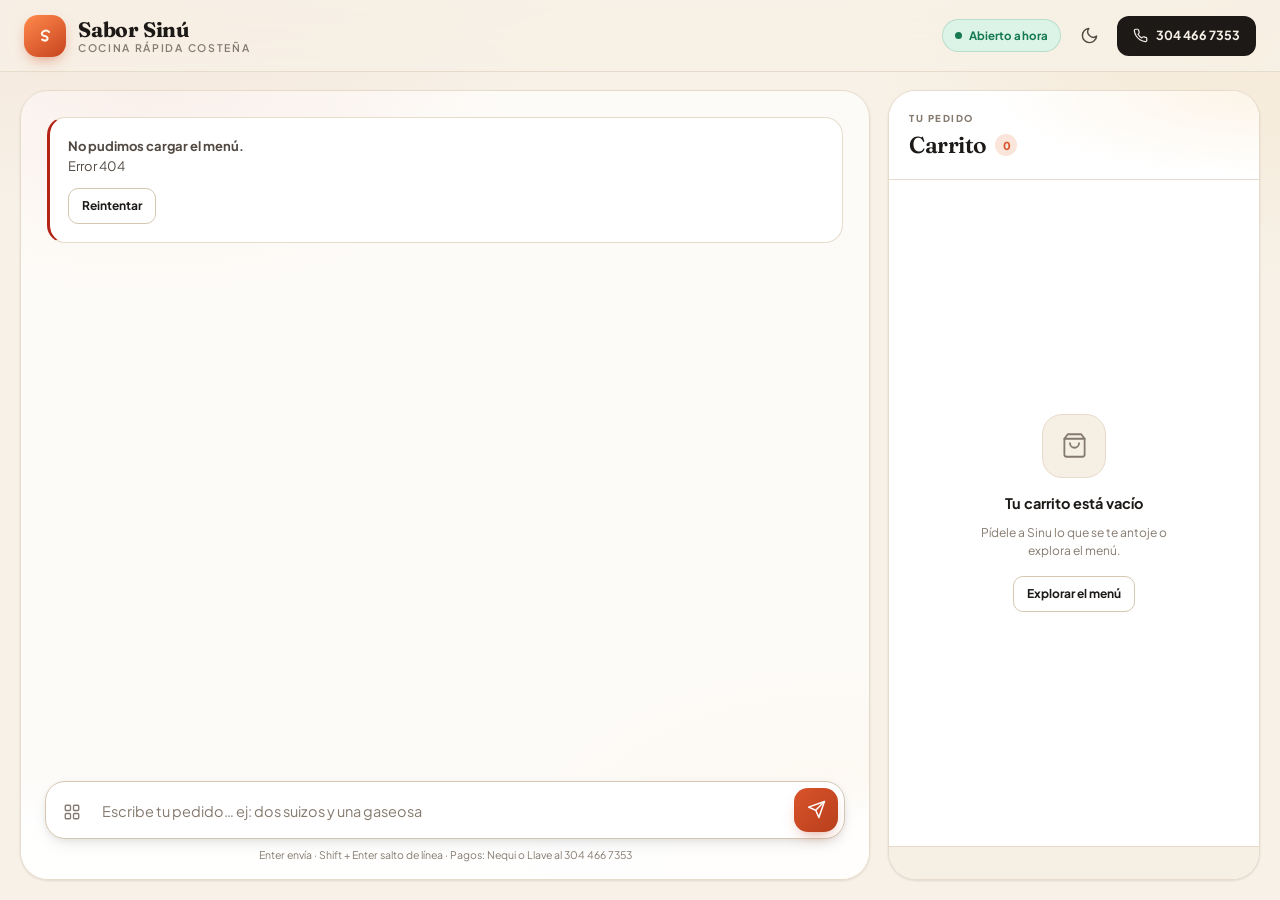
==== static/index.html @ 4b82ad1b "Sabor Sinu: app completa con pagos Nequi y Llave" ====
<!DOCTYPE html>
<html lang="es">
<head>
  <meta charset="utf-8">
  <meta name="viewport" content="width=device-width, initial-scale=1, viewport-fit=cover">
  <title>Sabor Sinú · Pide tu antojo costeño en Montería</title>
  <meta name="description" content="Pide en línea en Sabor Sinú: suizos, hamburguesas, salchipapas y bebidas con domicilio en Montería. Asistente virtual, pago con Nequi o Llave al 304 466 7353.">
  <meta name="theme-color" content="#f7f1e7" id="metaTheme">
  <link rel="icon" type="image/svg+xml" href="/static/img/favicon.svg">
  <link rel="apple-touch-icon" href="/static/img/favicon.svg">

  <script>
    (function () {
      try {
        var saved = localStorage.getItem('sinu_theme');
        var theme = saved || (window.matchMedia('(prefers-color-scheme: dark)').matches ? 'dark' : 'light');
        if (theme === 'dark') document.documentElement.classList.add('dark');
      } catch (e) { /* sin almacenamiento */ }
    })();
  </script>

  <link rel="preconnect" href="https://fonts.googleapis.com">
  <link rel="preconnect" href="https://fonts.gstatic.com" crossorigin>
  <link href="https://fonts.googleapis.com/css2?family=Fraunces:ital,opsz,wght@0,9..144,500;0,9..144,600;0,9..144,700;1,9..144,600&family=Plus+Jakarta+Sans:wght@400;500;600;700;800&display=swap" rel="stylesheet">

  <link rel="stylesheet" href="/static/css/styles.css?v=20261028e">
</head>
<body>
  <a class="skip-link" href="#composerInput">Saltar al chat</a>

  <div class="app-shell">
    <header class="topbar">
      <div class="topbar-inner">
        <a class="brand" href="/" aria-label="Sabor Sinú, cocina rápida costeña, inicio">
          <span class="brand-mark" aria-hidden="true">
            <svg viewBox="0 0 64 64" fill="none" xmlns="http://www.w3.org/2000/svg">
              <path d="M42 22c-3-3-9-4-13-2-4 2-6 6-4 9 2 3 8 3 11 5 3 2 3 6 0 8-3 2-8 1-11-1" stroke="#fff8ec" stroke-width="5" stroke-linecap="round"/>
            </svg>
          </span>
          <span class="brand-copy">
            <strong>Sabor Sinú</strong>
            <span>Cocina rápida costeña</span>
          </span>
        </a>

        <div class="topbar-actions">
          <span class="open-pill"><span class="dot" aria-hidden="true"></span> Abierto ahora</span>

          <button class="icon-btn" id="themeToggle" type="button" aria-label="Cambiar entre modo claro y oscuro" title="Cambiar tema">
            <svg id="iconMoon" viewBox="0 0 24 24" fill="none" stroke="currentColor" stroke-width="1.8" stroke-linecap="round" stroke-linejoin="round" aria-hidden="true">
              <path d="M21 12.79A9 9 0 1 1 11.21 3 7 7 0 0 0 21 12.79Z"/>
            </svg>
            <svg id="iconSun" class="hidden" viewBox="0 0 24 24" fill="none" stroke="currentColor" stroke-width="1.8" stroke-linecap="round" stroke-linejoin="round" aria-hidden="true">
              <circle cx="12" cy="12" r="4"/>
              <path d="M12 2v2M12 20v2M4.93 4.93l1.41 1.41M17.66 17.66l1.41 1.41M2 12h2M20 12h2M6.34 17.66l-1.41 1.41M19.07 4.93l-1.41 1.41"/>
            </svg>
          </button>

          <a class="phone-btn" id="headerPhone" href="tel:+573044667353" aria-label="Llamar al 304 466 7353">
            <svg viewBox="0 0 24 24" fill="none" stroke="currentColor" stroke-width="1.9" stroke-linecap="round" stroke-linejoin="round" aria-hidden="true">
              <path d="M22 16.92v3a2 2 0 0 1-2.18 2 19.79 19.79 0 0 1-8.63-3.07 19.5 19.5 0 0 1-6-6A19.79 19.79 0 0 1 2.12 4.18 2 2 0 0 1 4.11 2h3a2 2 0 0 1 2 1.72c.13.96.36 1.9.7 2.81a2 2 0 0 1-.45 2.11L8.09 9.91a16 16 0 0 0 6 6l1.27-1.27a2 2 0 0 1 2.11-.45c.9.34 1.85.57 2.81.7A2 2 0 0 1 22 16.92Z"/>
            </svg>
            <span>304 466 7353</span>
          </a>

          <button class="icon-btn cart-trigger" id="cartTrigger" type="button" aria-label="Abrir carrito de compras" aria-controls="cartPanel" aria-expanded="false">
            <svg viewBox="0 0 24 24" fill="none" stroke="currentColor" stroke-width="1.8" stroke-linecap="round" stroke-linejoin="round" aria-hidden="true">
              <path d="M6 2 3 6v14a2 2 0 0 0 2 2h14a2 2 0 0 0 2-2V6l-3-4Z"/>
              <path d="M3 6h18"/>
              <path d="M16 10a4 4 0 0 1-8 0"/>
            </svg>
            <span class="badge hidden" id="cartBadge">0</span>
          </button>
        </div>
      </div>
    </header>

    <main class="workspace">
      <section class="chat-panel" aria-label="Conversación con Sinu, asistente de Sabor Sinú">
        <div class="chat-scroll" id="chatScroll">
          <div class="message-list" id="messageList" role="log" aria-live="polite" aria-relevant="additions text"></div>

          <div class="typing-row hidden" id="typingRow" aria-hidden="true">
            <div class="avatar">S</div>
            <div class="typing-bubble">
              <span></span><span></span><span></span>
              <em>Escribiendo…</em>
            </div>
          </div>
          <div class="chat-end" id="chatEnd"></div>
        </div>

        <div class="composer-wrap">
          <div class="mobile-cart-bar hidden" id="mobileCartBar">
            <div>
              <strong id="mobileCartCount">0 artículos</strong>
              <small id="mobileCartTotal">$0</small>
            </div>
            <button type="button" data-open-cart>Ver pedido</button>
          </div>

          <div class="quick-replies" id="quickReplies"></div>

          <form class="composer" id="composerForm" autocomplete="off">
            <button class="composer-icon" id="menuShortcut" type="button" aria-label="Ver el menú" title="Ver el menú">
              <svg viewBox="0 0 24 24" fill="none" stroke="currentColor" stroke-width="1.8" stroke-linecap="round" stroke-linejoin="round" aria-hidden="true">
                <rect x="3" y="3" width="7" height="7" rx="1.5"/>
                <rect x="14" y="3" width="7" height="7" rx="1.5"/>
                <rect x="3" y="14" width="7" height="7" rx="1.5"/>
                <rect x="14" y="14" width="7" height="7" rx="1.5"/>
              </svg>
            </button>

            <label class="sr-only" for="composerInput">Escribe tu pedido</label>
            <textarea id="composerInput" rows="1" maxlength="500" placeholder="Escribe tu pedido… ej: dos suizos y una gaseosa" enterkeyhint="send"></textarea>

            <button class="send-btn" id="sendBtn" type="submit" aria-label="Enviar mensaje">
              <svg viewBox="0 0 24 24" fill="none" stroke="currentColor" stroke-width="1.9" stroke-linecap="round" stroke-linejoin="round" aria-hidden="true">
                <path d="m22 2-7 20-4-9-9-4Z"/>
                <path d="M22 2 11 13"/>
              </svg>
            </button>
          </form>
          <p class="composer-hint">Enter envía · Shift + Enter salto de línea · Pagos: Nequi o Llave al 304 466 7353</p>
        </div>
      </section>

      <aside class="cart-panel" id="cartPanel" aria-label="Carrito de compras">
        <div class="cart-head">
          <div>
            <p class="eyebrow">Tu pedido</p>
            <h2>Carrito <span id="cartCountLabel">0</span></h2>
          </div>
          <button class="icon-btn cart-close" id="cartClose" type="button" aria-label="Cerrar carrito">
            <svg viewBox="0 0 24 24" fill="none" stroke="currentColor" stroke-width="1.9" stroke-linecap="round" aria-hidden="true">
              <path d="M18 6 6 18M6 6l12 12"/>
            </svg>
          </button>
        </div>

        <div class="cart-body" id="cartBody">
          <div class="cart-empty">
            <div class="cart-empty-icon" aria-hidden="true">
              <svg viewBox="0 0 24 24" fill="none" stroke="currentColor" stroke-width="1.6" stroke-linecap="round" stroke-linejoin="round">
                <path d="M6 2 3 6v14a2 2 0 0 0 2 2h14a2 2 0 0 0 2-2V6l-3-4Z"/>
                <path d="M3 6h18"/>
                <path d="M16 10a4 4 0 0 1-8 0"/>
              </svg>
            </div>
            <h3>Tu carrito está vacío</h3>
            <p>Pídele a Sinu lo que se te antoje o explora el menú.</p>
            <button class="btn-secondary btn-sm" type="button" data-quick="Ver el menú">Explorar el menú</button>
          </div>
        </div>

        <div class="cart-foot" id="cartFoot"></div>
      </aside>
    </main>
  </div>

  <div class="overlay" id="overlay" hidden></div>
  <div class="toasts" id="toasts" role="status" aria-live="polite"></div>

  <div class="modal" id="statusModal" hidden>
    <div class="modal-backdrop" data-close-modal></div>
    <div class="modal-panel" role="dialog" aria-modal="true" aria-labelledby="statusTitle">
      <div class="modal-head">
        <h2 id="statusTitle">Estado del pedido</h2>
        <button class="icon-btn" type="button" data-close-modal aria-label="Cerrar">
          <svg viewBox="0 0 24 24" fill="none" stroke="currentColor" stroke-width="1.9" stroke-linecap="round" aria-hidden="true">
            <path d="M18 6 6 18M6 6l12 12"/>
          </svg>
        </button>
      </div>
      <div class="modal-body" id="statusContent"></div>
    </div>
  </div>

  <noscript>
    <div style="position:fixed;inset:0;z-index:200;background:#f7f1e7;color:#1c1917;display:grid;place-items:center;padding:24px;text-align:center;font-family:system-ui,sans-serif;">
      <div>
        <h1 style="font-size:24px;margin-bottom:8px;">Activa JavaScript para pedir en línea</h1>
        <p>También puedes llamarnos al <a href="tel:+573044667353" style="color:#b83f1c;">+57 304 466 7353</a>.</p>
      </div>
    </div>
  </noscript>

  <script src="/static/js/app.js?v=20261028e" defer></script>
</body>
</html>
---- static/css/styles.css ----
/* ==========================================================================
   Sabor Sinú · Sistema de diseño
   - Tokens de color claro/oscuro
   - Componentes del chat, tarjetas, carrito y modales
   - Layout responsive (escritorio con carrito lateral / móvil con bottom sheet)
   ========================================================================== */

:root {
  color-scheme: light;
  --font-sans: "Plus Jakarta Sans", ui-sans-serif, system-ui, -apple-system, "Segoe UI", sans-serif;
  --font-display: "Fraunces", Georgia, "Times New Roman", serif;

  --bg: #f7f1e7;
  --bg-elevated: #fffaf2;
  --surface: #ffffff;
  --surface-2: #f6efe4;
  --surface-3: #efe5d6;
  --text: #1c1917;
  --text-soft: #514942;
  --muted: #857a6f;
  --border: #e7dccb;
  --border-strong: #d6c7b2;
  --brand: #d9532b;
  --brand-strong: #b83f1c;
  --brand-soft: #fbe4d9;
  --brand-contrast: #fff8f2;
  --accent: #e9a43a;
  --green: #157a4f;
  --green-soft: #dcf3e7;
  --red: #b42318;
  --ring: rgba(217, 83, 43, 0.28);
  --shadow-sm: 0 1px 2px rgba(28, 25, 23, 0.05), 0 1px 3px rgba(28, 25, 23, 0.06);
  --shadow-md: 0 6px 18px -6px rgba(28, 25, 23, 0.14), 0 2px 6px rgba(28, 25, 23, 0.05);
  --shadow-lg: 0 24px 60px -24px rgba(28, 25, 23, 0.35), 0 8px 24px -12px rgba(28, 25, 23, 0.14);
  --header-h: 72px;
  --radius-xl: 28px;
  --radius-lg: 20px;
  --radius-md: 14px;
  --chat-width: 840px;
}

html.dark {
  color-scheme: dark;
  --bg: #0f0d0b;
  --bg-elevated: #151210;
  --surface: #1a1714;
  --surface-2: #211d19;
  --surface-3: #2a2520;
  --text: #f8f2e8;
  --text-soft: #d8cdbf;
  --muted: #a2958a;
  --border: #2f2924;
  --border-strong: #3f372f;
  --brand: #ff7a4d;
  --brand-strong: #ff9466;
  --brand-soft: rgba(255, 122, 77, 0.14);
  --brand-contrast: #1b0d07;
  --accent: #ffc24b;
  --green: #4ade80;
  --green-soft: rgba(74, 222, 128, 0.12);
  --red: #ff8a80;
  --ring: rgba(255, 122, 77, 0.32);
  --shadow-sm: 0 1px 2px rgba(0, 0, 0, 0.4);
  --shadow-md: 0 8px 24px -8px rgba(0, 0, 0, 0.6);
  --shadow-lg: 0 30px 70px -30px rgba(0, 0, 0, 0.8);
}

* { box-sizing: border-box; }

html, body { height: 100%; }

body {
  margin: 0;
  font-family: var(--font-sans);
  font-size: 15px;
  line-height: 1.55;
  color: var(--text);
  background:
    radial-gradient(900px 500px at 8% -10%, rgba(217, 83, 43, 0.09), transparent 60%),
    radial-gradient(800px 520px at 100% 0%, rgba(233, 164, 58, 0.10), transparent 55%),
    var(--bg);
  -webkit-font-smoothing: antialiased;
  text-rendering: optimizeLegibility;
}

html.dark body {
  background:
    radial-gradient(900px 520px at 5% -10%, rgba(255, 122, 77, 0.10), transparent 60%),
    radial-gradient(760px 500px at 100% 0%, rgba(255, 194, 75, 0.06), transparent 55%),
    var(--bg);
}

h1, h2, h3, p { margin: 0; }
button, input, textarea { font: inherit; color: inherit; }
button { cursor: pointer; }
a { color: inherit; }
img { display: block; max-width: 100%; }

::selection { background: var(--brand); color: var(--brand-contrast); }

:focus-visible {
  outline: 2px solid var(--brand);
  outline-offset: 2px;
  border-radius: 8px;
}

.sr-only {
  position: absolute;
  width: 1px; height: 1px;
  padding: 0; margin: -1px;
  overflow: hidden;
  clip: rect(0 0 0 0);
  white-space: nowrap;
  border: 0;
}

.skip-link {
  position: fixed;
  top: 10px; left: 10px;
  z-index: 200;
  transform: translateY(-150%);
  background: var(--surface);
  color: var(--text);
  padding: 10px 16px;
  border-radius: 10px;
  border: 1px solid var(--border);
  text-decoration: none;
  font-weight: 700;
}
.skip-link:focus { transform: translateY(0); }

.hidden, [hidden] { display: none !important; }

/* --------------------------------------------------------------------------
   Topbar
   -------------------------------------------------------------------------- */

.app-shell {
  height: 100vh;
  height: 100dvh;
  display: flex;
  flex-direction: column;
  overflow: hidden;
}

.topbar {
  position: sticky;
  top: 0;
  z-index: 40;
  height: var(--header-h);
  background: color-mix(in srgb, var(--bg) 82%, transparent);
  backdrop-filter: blur(18px) saturate(140%);
  -webkit-backdrop-filter: blur(18px) saturate(140%);
  border-bottom: 1px solid var(--border);
}

.topbar-inner {
  max-width: 1480px;
  height: 100%;
  margin: 0 auto;
  padding: 0 24px;
  display: flex;
  align-items: center;
  justify-content: space-between;
  gap: 16px;
}

.brand {
  display: inline-flex;
  align-items: center;
  gap: 12px;
  text-decoration: none;
  min-width: 0;
}

.brand-mark {
  width: 42px; height: 42px;
  border-radius: 14px;
  background: linear-gradient(145deg, #ff8a4c, #c7431f);
  display: grid;
  place-items: center;
  box-shadow: 0 6px 16px -6px rgba(199, 67, 31, 0.65);
  flex: 0 0 auto;
}
.brand-mark svg { width: 26px; height: 26px; }

.brand-copy { display: flex; flex-direction: column; line-height: 1.15; min-width: 0; }
.brand-copy strong {
  font-family: var(--font-display);
  font-size: 21px;
  letter-spacing: -0.01em;
  white-space: nowrap;
}
.brand-copy span {
  font-size: 10.5px;
  text-transform: uppercase;
  letter-spacing: 0.16em;
  color: var(--muted);
  font-weight: 600;
  white-space: nowrap;
}

.topbar-actions { display: flex; align-items: center; gap: 8px; }

.open-pill {
  display: inline-flex;
  align-items: center;
  gap: 7px;
  padding: 7px 12px;
  border-radius: 999px;
  background: var(--green-soft);
  color: var(--green);
  font-size: 11.5px;
  font-weight: 700;
  letter-spacing: 0.01em;
  border: 1px solid color-mix(in srgb, var(--green) 18%, transparent);
  white-space: nowrap;
}
.open-pill .dot {
  width: 7px; height: 7px;
  border-radius: 50%;
  background: var(--green);
  box-shadow: 0 0 0 0 color-mix(in srgb, var(--green) 55%, transparent);
  animation: pulse 2.4s infinite;
}

.icon-btn {
  width: 40px; height: 40px;
  display: inline-grid;
  place-items: center;
  border-radius: 12px;
  border: 1px solid transparent;
  background: transparent;
  color: var(--text-soft);
  transition: background 0.18s ease, color 0.18s ease, border-color 0.18s ease;
}
.icon-btn:hover { background: var(--surface-2); color: var(--text); border-color: var(--border); }
.icon-btn svg { width: 19px; height: 19px; }

.phone-btn {
  display: inline-flex;
  align-items: center;
  gap: 8px;
  height: 40px;
  padding: 0 16px;
  border-radius: 12px;
  background: var(--text);
  color: var(--bg);
  text-decoration: none;
  font-size: 12.5px;
  font-weight: 700;
  transition: transform 0.18s ease, opacity 0.18s ease;
}
.phone-btn:hover { transform: translateY(-1px); opacity: 0.92; }
.phone-btn svg { width: 15px; height: 15px; }

.cart-trigger { position: relative; display: none; }
.badge {
  position: absolute;
  top: -3px; right: -3px;
  min-width: 18px; height: 18px;
  padding: 0 5px;
  border-radius: 999px;
  background: var(--brand);
  color: #fff;
  font-size: 10.5px;
  font-weight: 800;
  display: grid;
  place-items: center;
  border: 2px solid var(--bg);
}

/* --------------------------------------------------------------------------
   Layout
   -------------------------------------------------------------------------- */

.workspace {
  width: 100%;
  max-width: 1480px;
  margin: 0 auto;
  padding: 18px 20px 20px;
  display: grid;
  grid-template-columns: minmax(0, 1fr) 372px;
  gap: 18px;
  flex: 1 1 auto;
  min-height: 0;
}

.chat-panel {
  position: relative;
  display: flex;
  flex-direction: column;
  min-width: 0;
  min-height: 0;
  height: 100%;
  background: color-mix(in srgb, var(--surface) 72%, transparent);
  border: 1px solid var(--border);
  border-radius: var(--radius-xl);
  box-shadow: var(--shadow-sm);
  overflow: hidden;
}

.chat-panel::before {
  content: "";
  position: absolute;
  inset: 0;
  pointer-events: none;
  background:
    radial-gradient(520px 300px at 15% 0%, rgba(217, 83, 43, 0.055), transparent 70%),
    radial-gradient(480px 320px at 95% 100%, rgba(233, 164, 58, 0.06), transparent 70%);
}
html.dark .chat-panel::before {
  background:
    radial-gradient(520px 300px at 15% 0%, rgba(255, 122, 77, 0.07), transparent 70%),
    radial-gradient(480px 320px at 95% 100%, rgba(255, 194, 75, 0.05), transparent 70%);
}

.chat-scroll {
  position: relative;
  flex: 1;
  min-height: 0;
  overflow-y: auto;
  overscroll-behavior: contain;
  padding: 26px 26px 10px;
  scroll-behavior: smooth;
  scrollbar-width: thin;
  scrollbar-color: var(--border-strong) transparent;
}

.message-list {
  width: 100%;
  max-width: var(--chat-width);
  margin: 0 auto;
  display: flex;
  flex-direction: column;
}

.chat-end { height: 4px; }

/* --------------------------------------------------------------------------
   Mensajes
   -------------------------------------------------------------------------- */

.msg {
  display: flex;
  align-items: flex-start;
  gap: 10px;
  margin-bottom: 16px;
  animation: msg-in 0.36s cubic-bezier(0.22, 0.8, 0.24, 1) both;
}
.msg.user { justify-content: flex-end; }

.avatar {
  width: 34px; height: 34px;
  border-radius: 12px;
  flex: 0 0 auto;
  display: grid;
  place-items: center;
  font-family: var(--font-display);
  font-size: 16px;
  font-weight: 700;
  color: #fff;
  background: linear-gradient(145deg, #ff8a4c, #b83f1c);
  box-shadow: 0 4px 12px -4px rgba(184, 63, 28, 0.6);
  user-select: none;
}

.msg-body { max-width: min(78%, 660px); min-width: 0; }
.msg.user .msg-body { max-width: min(82%, 620px); }

.bubble {
  padding: 12px 16px;
  border-radius: 18px;
  font-size: 14.5px;
  line-height: 1.62;
  overflow-wrap: anywhere;
}
.msg.bot .bubble {
  background: var(--surface-2);
  border: 1px solid var(--border);
  border-top-left-radius: 6px;
  color: var(--text);
}
.msg.user .bubble {
  background: linear-gradient(135deg, var(--brand), var(--brand-strong));
  color: #fff;
  border-bottom-right-radius: 6px;
  box-shadow: 0 10px 24px -14px rgba(184, 63, 28, 0.7);
}
.bubble strong { font-weight: 700; }
.bubble a { color: var(--brand); text-decoration: underline; text-underline-offset: 2px; }
.msg.user .bubble a { color: #fff; }

.msg-time {
  display: block;
  margin-top: 6px;
  font-size: 10.5px;
  color: var(--muted);
  letter-spacing: 0.02em;
}
.msg.user .msg-time { text-align: right; color: color-mix(in srgb, var(--muted) 85%, transparent); }

.block-row {
  display: flex;
  align-items: flex-start;
  gap: 10px;
  margin-bottom: 16px;
  animation: msg-in 0.36s cubic-bezier(0.22, 0.8, 0.24, 1) both;
}
.block-content { flex: 1; min-width: 0; max-width: calc(100% - 44px); }

.system-note {
  align-self: center;
  margin: 4px 0 16px;
  padding: 6px 12px;
  border-radius: 999px;
  background: var(--surface-2);
  border: 1px solid var(--border);
  color: var(--muted);
  font-size: 11.5px;
  text-align: center;
  animation: msg-in 0.3s ease both;
}

/* Indicador escribiendo */
.typing-row {
  display: flex;
  align-items: center;
  gap: 10px;
  max-width: var(--chat-width);
  margin: 0 auto 8px;
  animation: msg-in 0.25s ease both;
}
.typing-bubble {
  display: inline-flex;
  align-items: center;
  gap: 5px;
  padding: 13px 16px;
  border-radius: 18px;
  border-top-left-radius: 6px;
  background: var(--surface-2);
  border: 1px solid var(--border);
}
.typing-bubble span {
  width: 7px; height: 7px;
  border-radius: 50%;
  background: var(--muted);
  animation: dot 1.2s infinite ease-in-out;
}
.typing-bubble span:nth-child(2) { animation-delay: 0.15s; }
.typing-bubble span:nth-child(3) { animation-delay: 0.3s; }
.typing-bubble em {
  font-style: normal;
  font-size: 11.5px;
  color: var(--muted);
  margin-left: 5px;
}

/* --------------------------------------------------------------------------
   Hero de bienvenida
   -------------------------------------------------------------------------- */

.hero-wrap {
  margin-bottom: 18px;
}
.hero-card {
  position: relative;
  overflow: hidden;
  border-radius: 24px;
  border: 1px solid var(--border);
  background:
    radial-gradient(120% 130% at 100% 0%, rgba(233, 164, 58, 0.30), transparent 48%),
    linear-gradient(140deg, var(--surface) 0%, var(--surface-2) 100%);
  padding: 28px;
  box-shadow: var(--shadow-sm);
}
html.dark .hero-card {
  background:
    radial-gradient(120% 130% at 100% 0%, rgba(255, 194, 75, 0.14), transparent 50%),
    linear-gradient(140deg, #221b15 0%, #171310 100%);
}
.hero-card::after {
  content: "";
  position: absolute;
  width: 260px; height: 260px;
  right: -90px; bottom: -140px;
  border-radius: 50%;
  border: 34px solid rgba(217, 83, 43, 0.08);
  pointer-events: none;
}
.hero-eyebrow {
  display: inline-flex;
  align-items: center;
  gap: 8px;
  padding: 6px 11px;
  border-radius: 999px;
  background: var(--surface);
  border: 1px solid var(--border);
  color: var(--text-soft);
  font-size: 11px;
  font-weight: 600;
  letter-spacing: 0.03em;
}
.hero-eyebrow .dot {
  width: 6px; height: 6px; border-radius: 50%;
  background: var(--green);
  animation: pulse 2.4s infinite;
}
.hero-card h1 {
  position: relative;
  margin: 16px 0 10px;
  font-family: var(--font-display);
  font-size: clamp(30px, 4vw, 42px);
  line-height: 1.02;
  letter-spacing: -0.02em;
  font-weight: 600;
}
.hero-card h1 em {
  font-style: italic;
  color: var(--brand);
  font-weight: 600;
}
.hero-card p {
  position: relative;
  max-width: 54ch;
  color: var(--text-soft);
  font-size: 14px;
  line-height: 1.65;
}
.hero-actions {
  position: relative;
  display: flex;
  flex-wrap: wrap;
  gap: 9px;
  margin-top: 20px;
}
.hero-meta {
  position: relative;
  display: flex;
  flex-wrap: wrap;
  gap: 14px;
  margin-top: 18px;
  padding-top: 16px;
  border-top: 1px dashed var(--border-strong);
  color: var(--muted);
  font-size: 11.5px;
  font-weight: 500;
}
.hero-meta span { display: inline-flex; align-items: center; gap: 6px; }

/* --------------------------------------------------------------------------
   Botones
   -------------------------------------------------------------------------- */

.btn-primary,
.btn-secondary,
.btn-ghost,
.btn-dark {
  display: inline-flex;
  align-items: center;
  justify-content: center;
  gap: 8px;
  min-height: 42px;
  padding: 0 18px;
  border-radius: 12px;
  font-size: 13px;
  font-weight: 700;
  text-decoration: none;
  border: 1px solid transparent;
  transition: transform 0.16s ease, box-shadow 0.16s ease, background 0.16s ease, border-color 0.16s ease;
}
.btn-primary {
  background: linear-gradient(135deg, var(--brand), var(--brand-strong));
  color: #fff;
  box-shadow: 0 10px 22px -12px rgba(184, 63, 28, 0.8);
}
.btn-primary:hover { transform: translateY(-1px); box-shadow: 0 14px 28px -12px rgba(184, 63, 28, 0.9); }
.btn-primary:active { transform: translateY(0); }
.btn-secondary {
  background: var(--surface);
  color: var(--text);
  border-color: var(--border-strong);
}
.btn-secondary:hover { border-color: var(--brand); color: var(--brand); }
.btn-ghost {
  background: transparent;
  color: var(--text-soft);
  border-color: var(--border);
}
.btn-ghost:hover { background: var(--surface); color: var(--text); }
.btn-dark { background: var(--text); color: var(--bg); }
.btn-dark:hover { transform: translateY(-1px); }
.btn-block { width: 100%; }
.btn-sm { min-height: 36px; padding: 0 13px; font-size: 12px; border-radius: 10px; }
.btn svg, .btn-primary svg, .btn-secondary svg, .btn-ghost svg { width: 16px; height: 16px; }

/* --------------------------------------------------------------------------
   Tarjetas de producto
   -------------------------------------------------------------------------- */

.products-block {
  display: grid;
  grid-template-columns: repeat(auto-fill, minmax(220px, 1fr));
  gap: 12px;
  margin: 2px 0 18px;
}
.products-title {
  grid-column: 1 / -1;
  display: flex;
  align-items: center;
  justify-content: space-between;
  gap: 10px;
  margin-bottom: 2px;
}
.products-title h3 {
  font-family: var(--font-display);
  font-size: 18px;
  font-weight: 600;
  letter-spacing: -0.01em;
}
.products-title span {
  font-size: 10.5px;
  text-transform: uppercase;
  letter-spacing: 0.12em;
  color: var(--muted);
  font-weight: 700;
}

.product-card {
  position: relative;
  display: flex;
  flex-direction: column;
  background: var(--surface);
  border: 1px solid var(--border);
  border-radius: 18px;
  overflow: hidden;
  box-shadow: var(--shadow-sm);
  transition: transform 0.2s ease, box-shadow 0.2s ease, border-color 0.2s ease;
}
.product-card:hover {
  transform: translateY(-2px);
  border-color: var(--border-strong);
  box-shadow: var(--shadow-md);
}
.product-media {
  position: relative;
  aspect-ratio: 16 / 9;
  background: var(--surface-3);
  overflow: hidden;
}
.product-media img { width: 100%; height: 100%; object-fit: cover; transition: transform 0.5s ease; }
.product-card:hover .product-media img { transform: scale(1.03); }
.product-badge {
  position: absolute;
  top: 10px; left: 10px;
  padding: 4px 9px;
  border-radius: 999px;
  background: rgba(23, 19, 15, 0.78);
  color: #fff7ec;
  backdrop-filter: blur(6px);
  font-size: 9.5px;
  font-weight: 700;
  letter-spacing: 0.06em;
  text-transform: uppercase;
}
.product-body { display: flex; flex-direction: column; gap: 8px; padding: 14px; flex: 1; }
.product-head { display: flex; align-items: flex-start; justify-content: space-between; gap: 10px; }
.product-head h3 { font-size: 14.5px; line-height: 1.25; font-weight: 700; letter-spacing: -0.01em; }
.product-price {
  font-size: 14px;
  font-weight: 800;
  color: var(--brand);
  white-space: nowrap;
  letter-spacing: -0.01em;
}
.product-desc {
  font-size: 12px;
  line-height: 1.5;
  color: var(--muted);
  display: -webkit-box;
  -webkit-line-clamp: 2;
  -webkit-box-orient: vertical;
  overflow: hidden;
}
.product-desc.expanded { display: block; -webkit-line-clamp: unset; overflow: visible; }
.product-more {
  align-self: flex-start;
  background: none;
  border: 0;
  padding: 0;
  font-size: 10.5px;
  font-weight: 700;
  color: var(--brand);
  text-decoration: underline;
  text-underline-offset: 2px;
}
.product-tags { display: flex; flex-wrap: wrap; gap: 4px; }
.product-tag {
  font-size: 9.5px;
  font-weight: 600;
  color: var(--text-soft);
  background: var(--surface-2);
  border: 1px solid var(--border);
  padding: 3px 7px;
  border-radius: 999px;
}
.product-actions {
  display: flex;
  align-items: center;
  justify-content: space-between;
  gap: 8px;
  margin-top: auto;
  padding-top: 8px;
}
.stepper {
  display: inline-flex;
  align-items: center;
  gap: 2px;
  background: var(--surface-2);
  border: 1px solid var(--border);
  border-radius: 11px;
  padding: 2px;
}
.stepper button {
  width: 27px; height: 27px;
  display: grid;
  place-items: center;
  border: 0;
  background: transparent;
  border-radius: 8px;
  font-size: 16px;
  line-height: 1;
  color: var(--text-soft);
  transition: background 0.15s ease, color 0.15s ease;
}
.stepper button:hover { background: var(--surface); color: var(--text); }
.stepper span { min-width: 22px; text-align: center; font-size: 12.5px; font-weight: 700; }
.btn-add {
  display: inline-flex;
  align-items: center;
  gap: 6px;
  height: 34px;
  padding: 0 12px;
  border: 0;
  border-radius: 10px;
  background: linear-gradient(135deg, var(--brand), var(--brand-strong));
  color: #fff;
  font-size: 11.5px;
  font-weight: 700;
  transition: transform 0.16s ease, box-shadow 0.16s ease;
}
.btn-add:hover { transform: translateY(-1px); box-shadow: 0 8px 16px -8px rgba(184, 63, 28, 0.8); }
.btn-add:disabled { opacity: 0.6; cursor: wait; transform: none; }
.btn-add svg { width: 13px; height: 13px; }

/* --------------------------------------------------------------------------
   Resumen, éxito y seguimiento
   -------------------------------------------------------------------------- */

.summary-card {
  background: var(--surface);
  border: 1px solid var(--border);
  border-radius: 20px;
  overflow: hidden;
  box-shadow: var(--shadow-sm);
  margin-bottom: 18px;
}
.summary-head {
  display: flex;
  align-items: center;
  justify-content: space-between;
  gap: 10px;
  padding: 14px 18px;
  background: var(--surface-2);
  border-bottom: 1px solid var(--border);
}
.summary-head h3 { font-size: 13px; font-weight: 800; letter-spacing: 0.02em; text-transform: uppercase; }
.summary-head span {
  font-size: 10.5px;
  font-weight: 700;
  color: var(--green);
  background: var(--green-soft);
  border-radius: 999px;
  padding: 4px 9px;
}
.summary-body { padding: 16px 18px; display: grid; gap: 14px; }
.summary-customer { display: grid; grid-template-columns: 1fr 1fr; gap: 10px 16px; }
.summary-field { display: flex; flex-direction: column; gap: 2px; min-width: 0; }
.summary-field span { font-size: 9.5px; text-transform: uppercase; letter-spacing: 0.1em; color: var(--muted); font-weight: 700; }
.summary-field strong { font-size: 12.5px; font-weight: 600; line-height: 1.4; overflow-wrap: anywhere; }
.summary-items { border-top: 1px dashed var(--border-strong); padding-top: 12px; display: grid; gap: 8px; }
.summary-item { display: flex; justify-content: space-between; gap: 12px; font-size: 12.5px; }
.summary-item small { display: block; color: var(--muted); font-size: 10.5px; }
.summary-item b { white-space: nowrap; }
.summary-totals { border-top: 1px solid var(--border); padding-top: 10px; display: grid; gap: 5px; }
.summary-total-row { display: flex; justify-content: space-between; font-size: 12.5px; color: var(--text-soft); }
.summary-total-row.grand { padding-top: 8px; margin-top: 4px; border-top: 1px solid var(--border); font-size: 15px; font-weight: 800; color: var(--text); }
.summary-total-row.grand b { color: var(--brand); }

.success-card {
  border-radius: 22px;
  overflow: hidden;
  border: 1px solid var(--border);
  background: var(--surface);
  box-shadow: var(--shadow-md);
  margin-bottom: 18px;
}
.success-top {
  position: relative;
  padding: 22px;
  background:
    radial-gradient(120% 160% at 100% 0%, rgba(255, 255, 255, 0.18), transparent 55%),
    linear-gradient(135deg, #0f6b46, #17a05f);
  color: #f4fff9;
  overflow: hidden;
}
.success-top::after {
  content: "";
  position: absolute;
  width: 180px; height: 180px;
  border-radius: 50%;
  border: 28px solid rgba(255, 255, 255, 0.08);
  right: -60px; bottom: -100px;
}
.success-top .eyebrow {
  font-size: 10px;
  text-transform: uppercase;
  letter-spacing: 0.18em;
  font-weight: 800;
  opacity: 0.8;
}
.success-top h3 {
  font-family: var(--font-display);
  font-size: 27px;
  font-weight: 600;
  letter-spacing: -0.02em;
  margin-top: 4px;
}
.success-order {
  display: flex;
  flex-wrap: wrap;
  align-items: center;
  gap: 8px;
  margin-top: 12px;
  font-size: 12px;
}
.success-order code {
  font-family: ui-monospace, SFMono-Regular, Menlo, monospace;
  font-size: 13px;
  font-weight: 700;
  background: rgba(255, 255, 255, 0.16);
  border: 1px solid rgba(255, 255, 255, 0.24);
  padding: 4px 9px;
  border-radius: 8px;
  letter-spacing: 0.03em;
}
.success-body { padding: 18px; display: grid; gap: 14px; }
.success-metrics { display: grid; grid-template-columns: repeat(3, 1fr); gap: 8px; }
.success-metric {
  background: var(--surface-2);
  border: 1px solid var(--border);
  border-radius: 12px;
  padding: 10px;
  text-align: center;
}
.success-metric span { display: block; font-size: 9px; text-transform: uppercase; letter-spacing: 0.1em; color: var(--muted); font-weight: 700; }
.success-metric strong { display: block; font-size: 13px; margin-top: 2px; }
.success-actions { display: flex; flex-wrap: wrap; gap: 8px; }
.success-actions .btn-primary, .success-actions .btn-secondary { flex: 1 1 140px; }

.status-card {
  background: var(--surface);
  border: 1px solid var(--border);
  border-radius: 20px;
  padding: 18px;
  box-shadow: var(--shadow-sm);
  margin-bottom: 18px;
}
.status-head { display: flex; align-items: center; justify-content: space-between; gap: 12px; margin-bottom: 14px; }
.status-head h3 { font-size: 14px; font-weight: 800; }
.status-head h3.status-code { font-size: 21px; font-weight: 600; }
.status-code {
  font-family: var(--font-display);
  font-size: 21px;
  font-weight: 600;
  white-space: nowrap;
}
.status-pill {
  font-size: 10.5px;
  font-weight: 800;
  letter-spacing: 0.05em;
  text-transform: uppercase;
  color: var(--green);
  background: var(--green-soft);
  border-radius: 999px;
  padding: 5px 10px;
  white-space: nowrap;
}
.status-progress { height: 6px; border-radius: 999px; background: var(--surface-3); overflow: hidden; margin-bottom: 16px; }
.status-progress span { display: block; height: 100%; border-radius: inherit; background: linear-gradient(90deg, var(--green), #34d399); transition: width 0.6s ease; }
.timeline { display: grid; gap: 0; }
.timeline-step { position: relative; display: grid; grid-template-columns: 24px 1fr; gap: 10px; padding-bottom: 16px; }
.timeline-step:last-child { padding-bottom: 0; }
.timeline-step::before {
  content: "";
  position: absolute;
  left: 11px; top: 20px; bottom: 0;
  width: 2px;
  background: var(--border);
}
.timeline-step:last-child::before { display: none; }
.timeline-dot {
  width: 24px; height: 24px;
  border-radius: 50%;
  border: 2px solid var(--border-strong);
  background: var(--surface);
  display: grid;
  place-items: center;
  font-size: 10px;
  color: var(--muted);
  position: relative;
  z-index: 1;
}
.timeline-step.done .timeline-dot { background: var(--green); border-color: var(--green); color: #fff; }
.timeline-step.current .timeline-dot { box-shadow: 0 0 0 4px var(--green-soft); }
.timeline-step.current .timeline-dot::after {
  content: "";
  width: 8px; height: 8px;
  border-radius: 50%;
  background: #fff;
}
.timeline-copy strong { display: block; font-size: 12.5px; font-weight: 700; }
.timeline-copy span { display: block; font-size: 11px; color: var(--muted); line-height: 1.45; }
.timeline-copy time { display: block; font-size: 10px; color: var(--muted); margin-top: 2px; }
.timeline-step.pending .timeline-copy { opacity: 0.55; }

/* --------------------------------------------------------------------------
   Chips de respuesta rápida
   -------------------------------------------------------------------------- */

.quick-replies {
  display: flex;
  flex-wrap: wrap;
  gap: 7px;
  max-width: var(--chat-width);
  margin: 0 auto 10px;
}
.quick-replies:empty { display: none; }
.chip {
  display: inline-flex;
  align-items: center;
  gap: 6px;
  min-height: 34px;
  padding: 0 13px;
  border-radius: 999px;
  background: var(--surface);
  border: 1px solid var(--border-strong);
  color: var(--text-soft);
  font-size: 12px;
  font-weight: 600;
  transition: all 0.16s ease;
  animation: chip-in 0.3s ease both;
}
.chip:hover {
  border-color: var(--brand);
  color: var(--brand);
  background: var(--brand-soft);
  transform: translateY(-1px);
}
.chip svg { width: 12px; height: 12px; opacity: 0.7; }

/* --------------------------------------------------------------------------
   Composer
   -------------------------------------------------------------------------- */

.composer-wrap {
  position: relative;
  padding: 8px 24px 16px;
  background: linear-gradient(to top, color-mix(in srgb, var(--surface) 88%, transparent) 55%, transparent);
}

.composer {
  display: flex;
  align-items: flex-end;
  gap: 6px;
  max-width: var(--chat-width);
  margin: 0 auto;
  padding: 6px;
  border-radius: 20px;
  background: var(--surface);
  border: 1px solid var(--border-strong);
  box-shadow: var(--shadow-md);
  transition: border-color 0.18s ease, box-shadow 0.18s ease;
}
.composer:focus-within {
  border-color: var(--brand);
  box-shadow: 0 0 0 4px var(--ring), var(--shadow-md);
}
.composer-icon {
  width: 40px; height: 40px;
  flex: 0 0 auto;
  display: grid;
  place-items: center;
  border: 0;
  border-radius: 12px;
  background: transparent;
  color: var(--muted);
  transition: background 0.15s ease, color 0.15s ease;
}
.composer-icon:hover { background: var(--surface-2); color: var(--text); }
.composer-icon svg { width: 18px; height: 18px; }
#composerInput {
  flex: 1;
  min-width: 0;
  max-height: 120px;
  padding: 9px 4px;
  border: 0;
  outline: 0;
  resize: none;
  background: transparent;
  font-size: 14.5px;
  line-height: 1.5;
}
#composerInput::placeholder { color: var(--muted); }
.send-btn {
  width: 44px; height: 44px;
  flex: 0 0 auto;
  display: grid;
  place-items: center;
  border: 0;
  border-radius: 14px;
  background: linear-gradient(135deg, var(--brand), var(--brand-strong));
  color: #fff;
  box-shadow: 0 8px 18px -10px rgba(184, 63, 28, 0.8);
  transition: transform 0.16s ease, opacity 0.16s ease;
}
.send-btn:hover { transform: translateY(-1px); }
.send-btn:disabled { opacity: 0.55; cursor: wait; transform: none; }
.send-btn svg { width: 19px; height: 19px; }

.composer-hint {
  max-width: var(--chat-width);
  margin: 8px auto 0;
  text-align: center;
  font-size: 10.5px;
  color: var(--muted);
}

.mobile-cart-bar {
  display: none;
  align-items: center;
  justify-content: space-between;
  gap: 12px;
  max-width: var(--chat-width);
  margin: 0 auto 8px;
  padding: 8px 10px 8px 14px;
  border-radius: 14px;
  background: var(--surface);
  border: 1px solid var(--border-strong);
  box-shadow: var(--shadow-sm);
}
.mobile-cart-bar strong { font-size: 12px; }
.mobile-cart-bar small { display: block; font-size: 10px; color: var(--muted); }
.mobile-cart-bar button {
  border: 0;
  border-radius: 9px;
  background: var(--text);
  color: var(--bg);
  font-size: 11.5px;
  font-weight: 700;
  padding: 7px 11px;
}

/* --------------------------------------------------------------------------
   Carrito
   -------------------------------------------------------------------------- */

.cart-panel {
  display: flex;
  flex-direction: column;
  min-height: 0;
  height: 100%;
  background: var(--surface);
  border: 1px solid var(--border);
  border-radius: var(--radius-xl);
  box-shadow: var(--shadow-sm);
  overflow: hidden;
}
.cart-head {
  display: flex;
  align-items: flex-start;
  justify-content: space-between;
  gap: 12px;
  padding: 20px 20px 16px;
  border-bottom: 1px solid var(--border);
  background:
    radial-gradient(120% 160% at 100% 0%, rgba(233, 164, 58, 0.12), transparent 60%),
    var(--surface);
}
.eyebrow {
  font-size: 9.5px;
  text-transform: uppercase;
  letter-spacing: 0.16em;
  color: var(--muted);
  font-weight: 800;
}
.cart-head h2 {
  font-family: var(--font-display);
  font-size: 23px;
  font-weight: 600;
  letter-spacing: -0.02em;
  margin-top: 2px;
}
.cart-head h2 span {
  display: inline-grid;
  place-items: center;
  min-width: 22px; height: 22px;
  padding: 0 6px;
  margin-left: 4px;
  border-radius: 999px;
  background: var(--brand-soft);
  color: var(--brand);
  font-family: var(--font-sans);
  font-size: 11px;
  font-weight: 800;
  vertical-align: 3px;
}
.cart-close { display: none; }

.cart-body {
  flex: 1;
  min-height: 0;
  overflow-y: auto;
  padding: 12px 18px;
  scrollbar-width: thin;
  scrollbar-color: var(--border-strong) transparent;
}

.cart-empty {
  min-height: 100%;
  display: flex;
  flex-direction: column;
  align-items: center;
  justify-content: center;
  text-align: center;
  gap: 10px;
  padding: 30px 14px;
}
.cart-empty-icon {
  width: 64px; height: 64px;
  border-radius: 20px;
  display: grid;
  place-items: center;
  background: var(--surface-2);
  border: 1px solid var(--border);
  color: var(--muted);
  margin-bottom: 4px;
}
.cart-empty-icon svg { width: 27px; height: 27px; }
.cart-empty h3 { font-size: 14.5px; font-weight: 700; }
.cart-empty p { font-size: 12px; color: var(--muted); max-width: 24ch; line-height: 1.5; }
.cart-empty .btn-secondary { margin-top: 6px; }

.cart-item {
  display: grid;
  grid-template-columns: 54px minmax(0, 1fr) auto;
  gap: 10px;
  padding: 11px 0;
  border-bottom: 1px dashed var(--border);
  animation: msg-in 0.25s ease both;
}
.cart-item:last-child { border-bottom: 0; }
.cart-thumb {
  width: 54px; height: 54px;
  border-radius: 12px;
  overflow: hidden;
  border: 1px solid var(--border);
  background: var(--surface-2);
}
.cart-thumb img { width: 100%; height: 100%; object-fit: cover; }
.cart-info { min-width: 0; }
.cart-info h4 { font-size: 12.5px; font-weight: 700; line-height: 1.3; }
.cart-info small { display: block; font-size: 10px; color: var(--muted); line-height: 1.4; margin-top: 2px; }
.cart-info .stepper { margin-top: 6px; transform: scale(0.92); transform-origin: left center; }
.cart-side { display: flex; flex-direction: column; align-items: flex-end; justify-content: space-between; gap: 6px; }
.cart-side b { font-size: 12.5px; white-space: nowrap; }
.cart-remove {
  border: 0;
  background: transparent;
  color: var(--muted);
  font-size: 10px;
  padding: 2px;
  text-decoration: underline;
  text-underline-offset: 2px;
}
.cart-remove:hover { color: var(--red); }

.cart-foot {
  padding: 14px 18px 18px;
  border-top: 1px solid var(--border);
  background: var(--surface-2);
  display: grid;
  gap: 10px;
}
.free-delivery { display: grid; gap: 6px; }
.free-delivery-label { display: flex; justify-content: space-between; gap: 8px; font-size: 10.5px; color: var(--text-soft); }
.free-delivery-label strong { color: var(--green); font-weight: 700; }
.free-bar { height: 5px; border-radius: 999px; background: var(--surface-3); overflow: hidden; }
.free-bar span { display: block; height: 100%; border-radius: inherit; background: linear-gradient(90deg, var(--accent), var(--green)); transition: width 0.4s ease; }
.cart-totals { display: grid; gap: 4px; }
.cart-total-row { display: flex; justify-content: space-between; font-size: 12px; color: var(--text-soft); }
.cart-total-row.grand { font-size: 16px; font-weight: 800; color: var(--text); padding-top: 7px; margin-top: 3px; border-top: 1px solid var(--border-strong); }
.cart-total-row.grand b { color: var(--brand); }
.cart-checkout {
  width: 100%;
  height: 46px;
  border: 0;
  border-radius: 13px;
  background: linear-gradient(135deg, var(--brand), var(--brand-strong));
  color: #fff;
  font-size: 13px;
  font-weight: 800;
  display: inline-flex;
  align-items: center;
  justify-content: center;
  gap: 8px;
  box-shadow: 0 12px 24px -14px rgba(184, 63, 28, 0.9);
  transition: transform 0.16s ease, opacity 0.16s ease;
}
.cart-checkout:hover { transform: translateY(-1px); }
.cart-checkout:disabled { opacity: 0.5; cursor: not-allowed; transform: none; }
.cart-checkout svg { width: 16px; height: 16px; }
.cart-note {
  display: flex;
  align-items: center;
  justify-content: center;
  gap: 5px;
  font-size: 9.5px;
  color: var(--muted);
  text-align: center;
}
.cart-note svg { width: 11px; height: 11px; }
.cart-clear {
  justify-self: center;
  border: 0;
  background: none;
  color: var(--muted);
  font-size: 10px;
  text-decoration: underline;
  text-underline-offset: 2px;
}
.cart-clear:hover { color: var(--red); }

/* --------------------------------------------------------------------------
   Overlay, modal y toasts
   -------------------------------------------------------------------------- */

.overlay {
  position: fixed;
  inset: 0;
  z-index: 60;
  background: rgba(12, 10, 8, 0.55);
  backdrop-filter: blur(3px);
  opacity: 0;
  transition: opacity 0.22s ease;
}
.overlay.show { opacity: 1; }

.modal {
  position: fixed;
  inset: 0;
  z-index: 90;
  display: grid;
  place-items: center;
  padding: 16px;
}
.modal-backdrop {
  position: absolute;
  inset: 0;
  background: rgba(12, 10, 8, 0.58);
  backdrop-filter: blur(4px);
}
.modal-panel {
  position: relative;
  width: min(560px, 100%);
  max-height: 88dvh;
  overflow-y: auto;
  background: var(--surface);
  border: 1px solid var(--border);
  border-radius: 24px;
  box-shadow: var(--shadow-lg);
  animation: modal-in 0.28s cubic-bezier(0.22, 0.8, 0.24, 1) both;
}
.modal-head {
  position: sticky;
  top: 0;
  z-index: 2;
  display: flex;
  align-items: center;
  justify-content: space-between;
  gap: 12px;
  padding: 16px 20px;
  background: color-mix(in srgb, var(--surface) 92%, transparent);
  backdrop-filter: blur(10px);
  border-bottom: 1px solid var(--border);
}
.modal-head h2 { font-family: var(--font-display); font-size: 20px; font-weight: 600; }
.modal-body { padding: 18px 20px 22px; }

.toasts {
  position: fixed;
  right: 20px;
  bottom: 20px;
  z-index: 120;
  display: flex;
  flex-direction: column;
  gap: 8px;
  pointer-events: none;
}
.toast {
  display: flex;
  align-items: center;
  gap: 10px;
  min-width: 220px;
  max-width: 340px;
  padding: 11px 14px;
  border-radius: 13px;
  background: var(--surface);
  border: 1px solid var(--border);
  border-left: 3px solid var(--brand);
  box-shadow: var(--shadow-lg);
  font-size: 12px;
  font-weight: 600;
  color: var(--text);
  animation: toast-in 0.28s cubic-bezier(0.22, 0.8, 0.24, 1) both;
  pointer-events: auto;
}
.toast.success { border-left-color: var(--green); }
.toast.error { border-left-color: var(--red); }
.toast svg { width: 16px; height: 16px; flex: 0 0 auto; }
.toast.out { animation: toast-out 0.22s ease forwards; }

/* --------------------------------------------------------------------------
   Utilidades y estados
   -------------------------------------------------------------------------- */

.spinner {
  width: 16px; height: 16px;
  border-radius: 50%;
  border: 2px solid color-mix(in srgb, currentColor 30%, transparent);
  border-top-color: currentColor;
  animation: spin 0.7s linear infinite;
}

.skeleton {
  border-radius: 12px;
  background: linear-gradient(90deg, var(--surface-2) 25%, var(--surface-3) 37%, var(--surface-2) 63%);
  background-size: 400% 100%;
  animation: shimmer 1.4s ease infinite;
}

.error-card {
  padding: 18px;
  border-radius: 18px;
  background: var(--surface);
  border: 1px solid var(--border);
  border-left: 3px solid var(--red);
  font-size: 13px;
  color: var(--text-soft);
}

body.no-scroll { overflow: hidden; }

/* --------------------------------------------------------------------------
   Animaciones
   -------------------------------------------------------------------------- */

@keyframes msg-in {
  from { opacity: 0; transform: translateY(8px); }
  to { opacity: 1; transform: translateY(0); }
}
@keyframes chip-in {
  from { opacity: 0; transform: translateY(4px); }
  to { opacity: 1; transform: translateY(0); }
}
@keyframes dot {
  0%, 80%, 100% { transform: translateY(0); opacity: 0.35; }
  40% { transform: translateY(-4px); opacity: 1; }
}
@keyframes pulse {
  0% { box-shadow: 0 0 0 0 color-mix(in srgb, var(--green) 50%, transparent); }
  70% { box-shadow: 0 0 0 6px transparent; }
  100% { box-shadow: 0 0 0 0 transparent; }
}
@keyframes spin { to { transform: rotate(360deg); } }
@keyframes shimmer { 0% { background-position: 100% 0; } 100% { background-position: 0 0; } }
@keyframes modal-in {
  from { opacity: 0; transform: translateY(12px) scale(0.98); }
  to { opacity: 1; transform: translateY(0) scale(1); }
}
@keyframes toast-in {
  from { opacity: 0; transform: translateX(18px); }
  to { opacity: 1; transform: translateX(0); }
}
@keyframes toast-out {
  to { opacity: 0; transform: translateX(18px); }
}

/* --------------------------------------------------------------------------
   Responsive
   -------------------------------------------------------------------------- */

@media (max-width: 1180px) {
  .workspace { grid-template-columns: minmax(0, 1fr) 340px; }
  .products-block { grid-template-columns: repeat(auto-fill, minmax(220px, 1fr)); }
}

@media (max-width: 1023px) {
  :root { --header-h: 64px; }
  .workspace {
    grid-template-columns: minmax(0, 1fr);
    padding: 12px;
  }
  .chat-panel { border-radius: 22px; }
  .chat-scroll { padding: 20px 16px 8px; }
  .composer-wrap { padding: 8px 14px 12px; }
  .composer-hint { display: none; }
  .cart-trigger { display: inline-grid; }
  .cart-close { display: inline-grid; }
  .phone-btn span { display: none; }
  .phone-btn { width: 40px; padding: 0; justify-content: center; }
  .mobile-cart-bar { display: flex; }
  .mobile-cart-bar.hidden { display: none !important; }

  .cart-panel {
    position: fixed;
    left: 12px; right: 12px; bottom: 12px;
    z-index: 70;
    height: auto;
    max-height: 88dvh;
    border-radius: 24px;
    transform: translateY(calc(100% + 24px));
    transition: transform 0.32s cubic-bezier(0.22, 0.8, 0.24, 1);
    box-shadow: var(--shadow-lg);
  }
  .cart-panel.open { transform: translateY(0); }
  .cart-body { max-height: 46dvh; }
}

@media (max-width: 640px) {
  .topbar-inner { padding: 0 14px; }
  .brand-copy strong { font-size: 19px; }
  .brand-copy span { font-size: 9px; letter-spacing: 0.12em; }
  .open-pill { display: none; }
  .brand-mark { width: 38px; height: 38px; border-radius: 12px; }
  .brand-mark svg { width: 23px; height: 23px; }

  .msg-body { max-width: 86%; }
  .msg.user .msg-body { max-width: 88%; }
  .bubble { font-size: 13.8px; padding: 11px 14px; }
  .avatar { width: 30px; height: 30px; border-radius: 10px; font-size: 14px; }
  .block-content { max-width: calc(100% - 40px); }

  .hero-card { padding: 22px 18px; border-radius: 20px; }
  .hero-card h1 { font-size: clamp(27px, 8vw, 34px); }
  .hero-card p { font-size: 13px; }
  .hero-actions { gap: 7px; }
  .hero-actions .btn-primary, .hero-actions .btn-ghost { flex: 1 1 100%; }
  .hero-meta { gap: 8px 12px; font-size: 10.5px; }

  .products-block { grid-template-columns: 1fr; gap: 10px; }
  .product-media { aspect-ratio: 16 / 8; }
  .product-card { border-radius: 16px; }

  .summary-customer { grid-template-columns: 1fr; }
  .status-code { font-size: 17px; }
  .status-head h3.status-code { font-size: 17px; }
  .status-head { align-items: flex-start; }
  .success-metrics { grid-template-columns: 1fr 1fr 1fr; gap: 6px; }
  .success-metric { padding: 8px 6px; }
  .success-metric strong { font-size: 11.5px; }
  .success-top { padding: 18px; }
  .success-top h3 { font-size: 23px; }
  .status-card, .summary-card, .success-card { border-radius: 17px; }

  .quick-replies { flex-wrap: wrap; overflow-x: visible; padding-bottom: 0; }
  .quick-replies::-webkit-scrollbar { display: none; }
  .chip { flex: 0 0 auto; }
  .chat-scroll { scrollbar-width: none; }
  .chat-scroll::-webkit-scrollbar { width: 0; height: 0; }
  .composer { border-radius: 18px; }
  .send-btn { width: 42px; height: 42px; border-radius: 13px; }
  .toasts { left: 12px; right: 12px; bottom: 12px; }
  .toast { max-width: none; }
}

@media (prefers-reduced-motion: reduce) {
  *, *::before, *::after {
    animation-duration: 0.001ms !important;
    animation-iteration-count: 1 !important;
    transition-duration: 0.001ms !important;
    scroll-behavior: auto !important;
  }
}
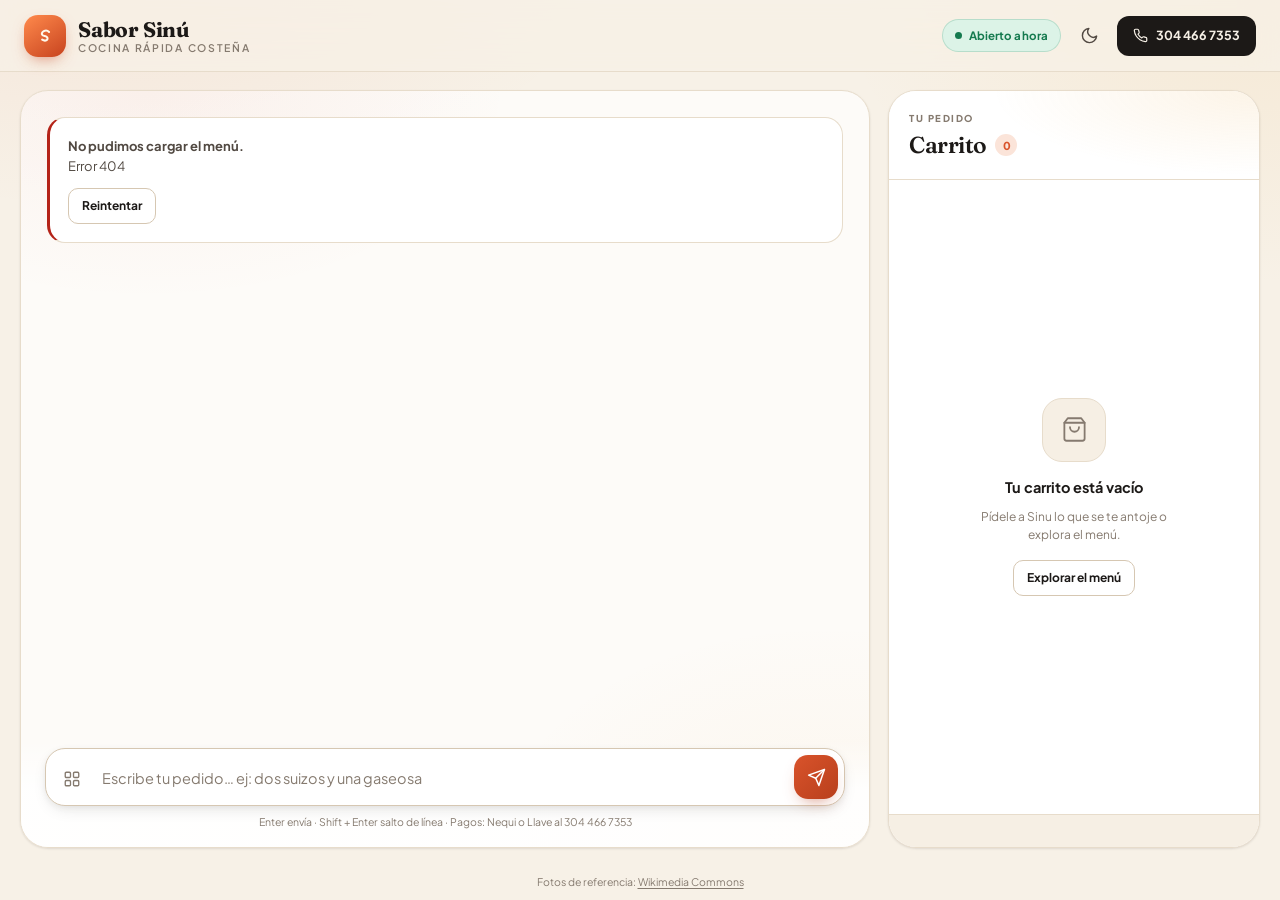
==== commit 2a1e1519: "Stock con panel /admin, domicilio 2000, fotos reales y comprobante por WhatsApp" ====
--- a/static/index.html
+++ b/static/index.html
@@ -23,7 +23,7 @@
   <link rel="preconnect" href="https://fonts.gstatic.com" crossorigin>
   <link href="https://fonts.googleapis.com/css2?family=Fraunces:ital,opsz,wght@0,9..144,500;0,9..144,600;0,9..144,700;1,9..144,600&family=Plus+Jakarta+Sans:wght@400;500;600;700;800&display=swap" rel="stylesheet">
 
-  <link rel="stylesheet" href="/static/css/styles.css?v=20261028e">
+  <link rel="stylesheet" href="/static/css/styles.css?v=20261028g">
 </head>
 <body>
   <a class="skip-link" href="#composerInput">Saltar al chat</a>
@@ -156,6 +156,9 @@
         <div class="cart-foot" id="cartFoot"></div>
       </aside>
     </main>
+    <footer class="site-footer">
+      <span>Fotos de referencia: <a href="/credits">Wikimedia Commons</a></span>
+    </footer>
   </div>
 
   <div class="overlay" id="overlay" hidden></div>
@@ -185,6 +188,6 @@
     </div>
   </noscript>
 
-  <script src="/static/js/app.js?v=20261028e" defer></script>
+  <script src="/static/js/app.js?v=20261028g" defer></script>
 </body>
 </html>
--- a/static/css/styles.css
+++ b/static/css/styles.css
@@ -142,6 +142,15 @@
   flex-direction: column;
   overflow: hidden;
 }
+.site-footer {
+  flex: 0 0 auto;
+  padding: 6px 16px 10px;
+  text-align: center;
+  font-size: 10.5px;
+  color: var(--muted);
+}
+.site-footer a { color: inherit; text-decoration: underline; text-underline-offset: 2px; }
+.site-footer a:hover { color: var(--brand); }
 
 .topbar {
   position: sticky;
@@ -673,6 +682,17 @@
   white-space: nowrap;
   letter-spacing: -0.01em;
 }
+.product-ship {
+  margin-top: -5px;
+  font-size: 10px;
+  font-weight: 700;
+  color: var(--muted);
+}
+.product-card.sold-out { opacity: 0.82; }
+.product-card.sold-out .product-media img { filter: grayscale(1); opacity: 0.55; }
+.product-card.sold-out .product-badge { background: rgba(120, 32, 22, 0.9); }
+.product-card.sold-out .btn-add:disabled { background: var(--surface-3); color: var(--muted); cursor: not-allowed; transform: none; box-shadow: none; }
+.product-card.sold-out .stepper button:disabled { opacity: 0.4; cursor: not-allowed; }
 .product-desc {
   font-size: 12px;
   line-height: 1.5;
@@ -865,6 +885,22 @@
 }
 .success-metric span { display: block; font-size: 9px; text-transform: uppercase; letter-spacing: 0.1em; color: var(--muted); font-weight: 700; }
 .success-metric strong { display: block; font-size: 13px; margin-top: 2px; }
+.success-note {
+  background: var(--surface-2);
+  border: 1px solid var(--border);
+  border-left: 4px solid var(--brand);
+  border-radius: 12px;
+  padding: 12px 14px;
+}
+.success-note strong {
+  display: block;
+  font-size: 10px;
+  font-weight: 800;
+  letter-spacing: 0.08em;
+  text-transform: uppercase;
+  color: var(--brand);
+}
+.success-note p { margin-top: 5px; font-size: 12.5px; line-height: 1.5; color: var(--text-soft); }
 .success-actions { display: flex; flex-wrap: wrap; gap: 8px; }
 .success-actions .btn-primary, .success-actions .btn-secondary { flex: 1 1 140px; }
 
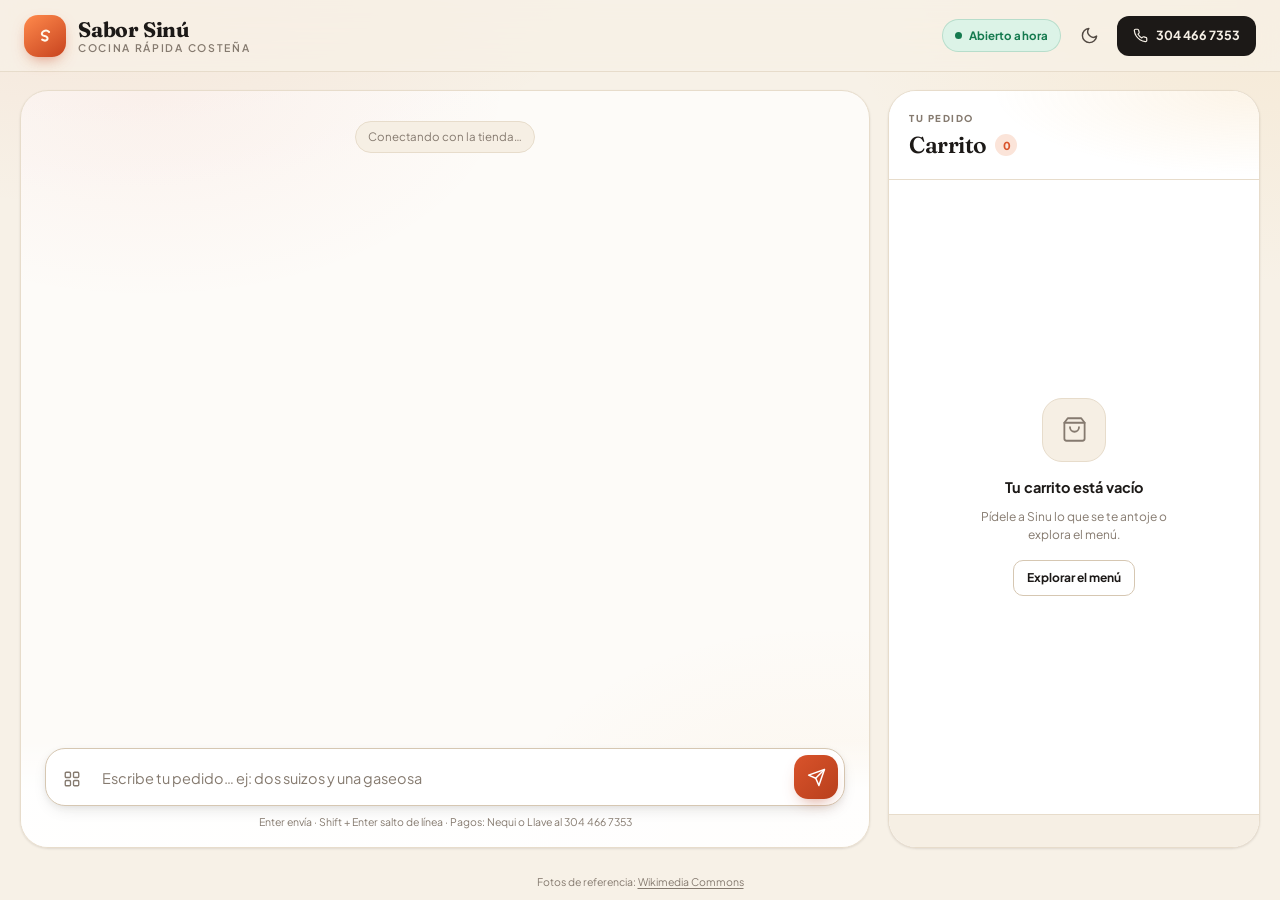
==== commit 025d2a66: "Evitar esperas por cold start y optimizar respuesta bajo carga" ====
--- a/static/index.html
+++ b/static/index.html
@@ -23,7 +23,7 @@
   <link rel="preconnect" href="https://fonts.gstatic.com" crossorigin>
   <link href="https://fonts.googleapis.com/css2?family=Fraunces:ital,opsz,wght@0,9..144,500;0,9..144,600;0,9..144,700;1,9..144,600&family=Plus+Jakarta+Sans:wght@400;500;600;700;800&display=swap" rel="stylesheet">
 
-  <link rel="stylesheet" href="/static/css/styles.css?v=20261028g">
+  <link rel="stylesheet" href="/static/css/styles.css?v=20261029a">
 </head>
 <body>
   <a class="skip-link" href="#composerInput">Saltar al chat</a>
@@ -188,6 +188,6 @@
     </div>
   </noscript>
 
-  <script src="/static/js/app.js?v=20261028g" defer></script>
+  <script src="/static/js/app.js?v=20261029a" defer></script>
 </body>
 </html>
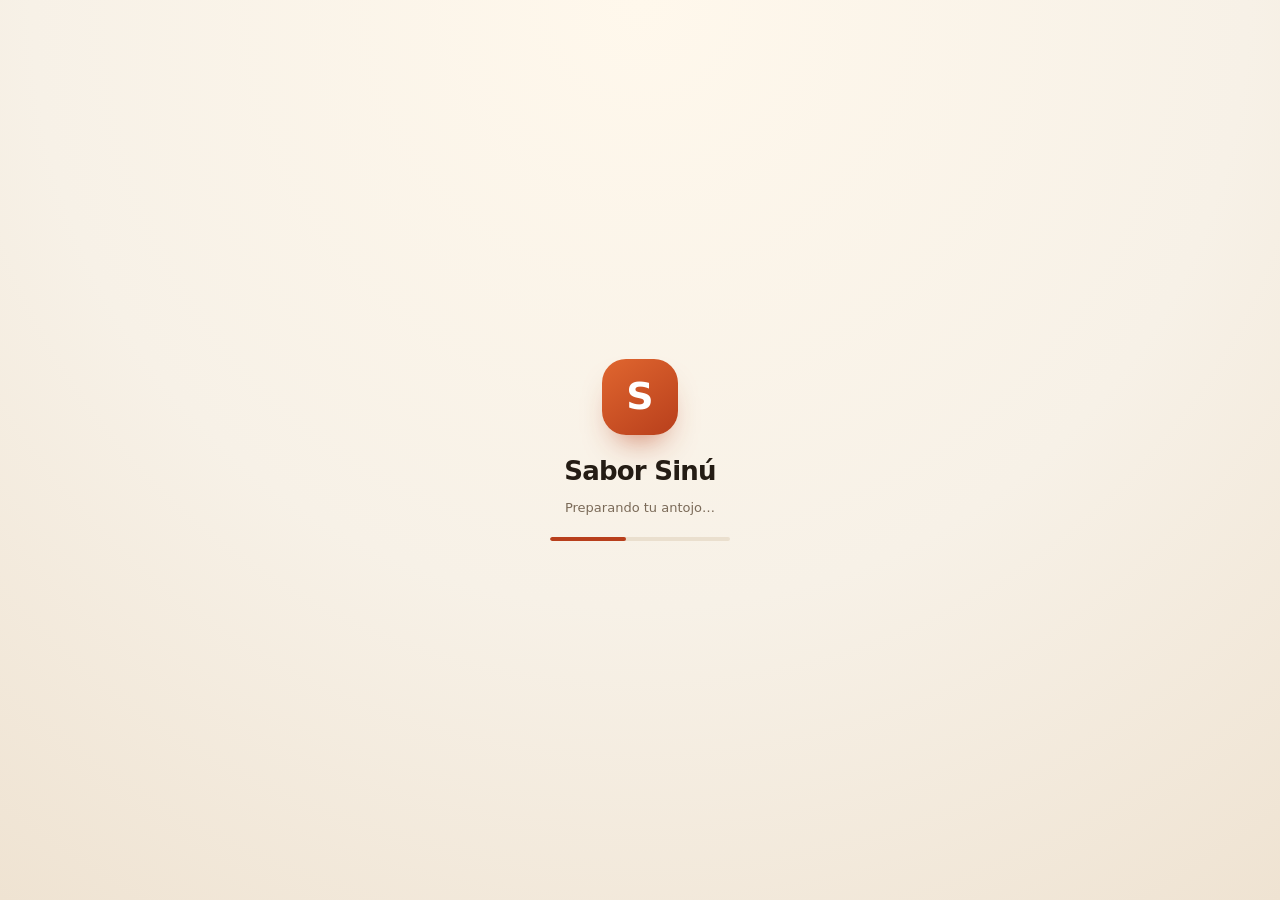
==== commit 5899b154: "Reforzar seguridad del panel y quitar pantalla negra de arranque" ====
--- a/static/index.html
+++ b/static/index.html
@@ -9,23 +9,96 @@
   <link rel="icon" type="image/svg+xml" href="/static/img/favicon.svg">
   <link rel="apple-touch-icon" href="/static/img/favicon.svg">
 
-  <script>
-    (function () {
-      try {
-        var saved = localStorage.getItem('sinu_theme');
-        var theme = saved || (window.matchMedia('(prefers-color-scheme: dark)').matches ? 'dark' : 'light');
-        if (theme === 'dark') document.documentElement.classList.add('dark');
-      } catch (e) { /* sin almacenamiento */ }
-    })();
-  </script>
+  <script src="/static/js/boot.js?v=20261101c"></script>
+
+  <style>
+    html, body { background: #f7f1e7; }
+    .app-splash {
+      position: fixed;
+      inset: 0;
+      z-index: 9999;
+      display: grid;
+      place-items: center;
+      padding: 24px;
+      background: radial-gradient(circle at 50% 0%, #fff8ec 0%, #f7f1e7 55%, #efe3d2 100%);
+      color: #241c14;
+      text-align: center;
+      font-family: "Segoe UI", system-ui, -apple-system, sans-serif;
+      transition: opacity 0.3s ease, visibility 0.3s ease;
+    }
+    .app-splash.is-hidden { opacity: 0; visibility: hidden; pointer-events: none; }
+    .app-splash-card { max-width: 320px; }
+    .app-splash-logo {
+      width: 76px;
+      height: 76px;
+      margin: 0 auto 16px;
+      border-radius: 24px;
+      display: grid;
+      place-items: center;
+      background: linear-gradient(145deg, #e0662f, #b83f1c);
+      color: #fff;
+      font-size: 38px;
+      font-weight: 900;
+      box-shadow: 0 18px 34px -18px rgba(184, 63, 28, 0.9);
+    }
+    .app-splash h1 { margin: 0; font-size: 26px; letter-spacing: -0.03em; }
+    .app-splash p { margin: 7px 0 0; font-size: 13px; color: #7a6a58; line-height: 1.5; }
+    .app-splash-bar {
+      width: 180px;
+      height: 4px;
+      margin: 20px auto 0;
+      border-radius: 999px;
+      background: #eadfce;
+      overflow: hidden;
+    }
+    .app-splash-bar::after {
+      content: "";
+      display: block;
+      width: 42%;
+      height: 100%;
+      border-radius: inherit;
+      background: #b83f1c;
+      animation: app-splash-slide 1.15s ease-in-out infinite;
+    }
+    .app-splash-retry {
+      margin-top: 16px;
+      border: 1px solid #d9c8b3;
+      background: #fffdf9;
+      color: #241c14;
+      border-radius: 12px;
+      padding: 10px 18px;
+      font: inherit;
+      font-size: 13px;
+      font-weight: 800;
+      cursor: pointer;
+    }
+    .app-splash-retry[hidden] { display: none; }
+    @keyframes app-splash-slide {
+      0% { transform: translateX(-110%); }
+      100% { transform: translateX(360%); }
+    }
+    @media (prefers-reduced-motion: reduce) {
+      .app-splash-bar::after { animation: none; width: 100%; }
+    }
+  </style>
 
   <link rel="preconnect" href="https://fonts.googleapis.com">
   <link rel="preconnect" href="https://fonts.gstatic.com" crossorigin>
   <link href="https://fonts.googleapis.com/css2?family=Fraunces:ital,opsz,wght@0,9..144,500;0,9..144,600;0,9..144,700;1,9..144,600&family=Plus+Jakarta+Sans:wght@400;500;600;700;800&display=swap" rel="stylesheet">
 
-  <link rel="stylesheet" href="/static/css/styles.css?v=20261029a">
+  <link rel="stylesheet" href="/static/css/styles.css?v=20261101c">
 </head>
 <body>
+  <div class="app-splash" id="appSplash" role="status" aria-live="polite">
+    <div class="app-splash-card">
+      <div class="app-splash-logo" aria-hidden="true">S</div>
+      <h1>Sabor Sinú</h1>
+      <p id="appSplashText">Preparando tu antojo…</p>
+      <div class="app-splash-bar" aria-hidden="true"></div>
+      <button class="app-splash-retry" id="appSplashRetry" type="button" hidden>Reintentar</button>
+    </div>
+  </div>
+
   <a class="skip-link" href="#composerInput">Saltar al chat</a>
 
   <div class="app-shell">
@@ -180,7 +253,7 @@
   </div>
 
   <noscript>
-    <div style="position:fixed;inset:0;z-index:200;background:#f7f1e7;color:#1c1917;display:grid;place-items:center;padding:24px;text-align:center;font-family:system-ui,sans-serif;">
+    <div style="position:fixed;inset:0;z-index:10000;background:#f7f1e7;color:#1c1917;display:grid;place-items:center;padding:24px;text-align:center;font-family:system-ui,sans-serif;">
       <div>
         <h1 style="font-size:24px;margin-bottom:8px;">Activa JavaScript para pedir en línea</h1>
         <p>También puedes llamarnos al <a href="tel:+573044667353" style="color:#b83f1c;">+57 304 466 7353</a>.</p>
@@ -188,6 +261,6 @@
     </div>
   </noscript>
 
-  <script src="/static/js/app.js?v=20261029a" defer></script>
+  <script src="/static/js/app.js?v=20261101c" defer></script>
 </body>
 </html>
